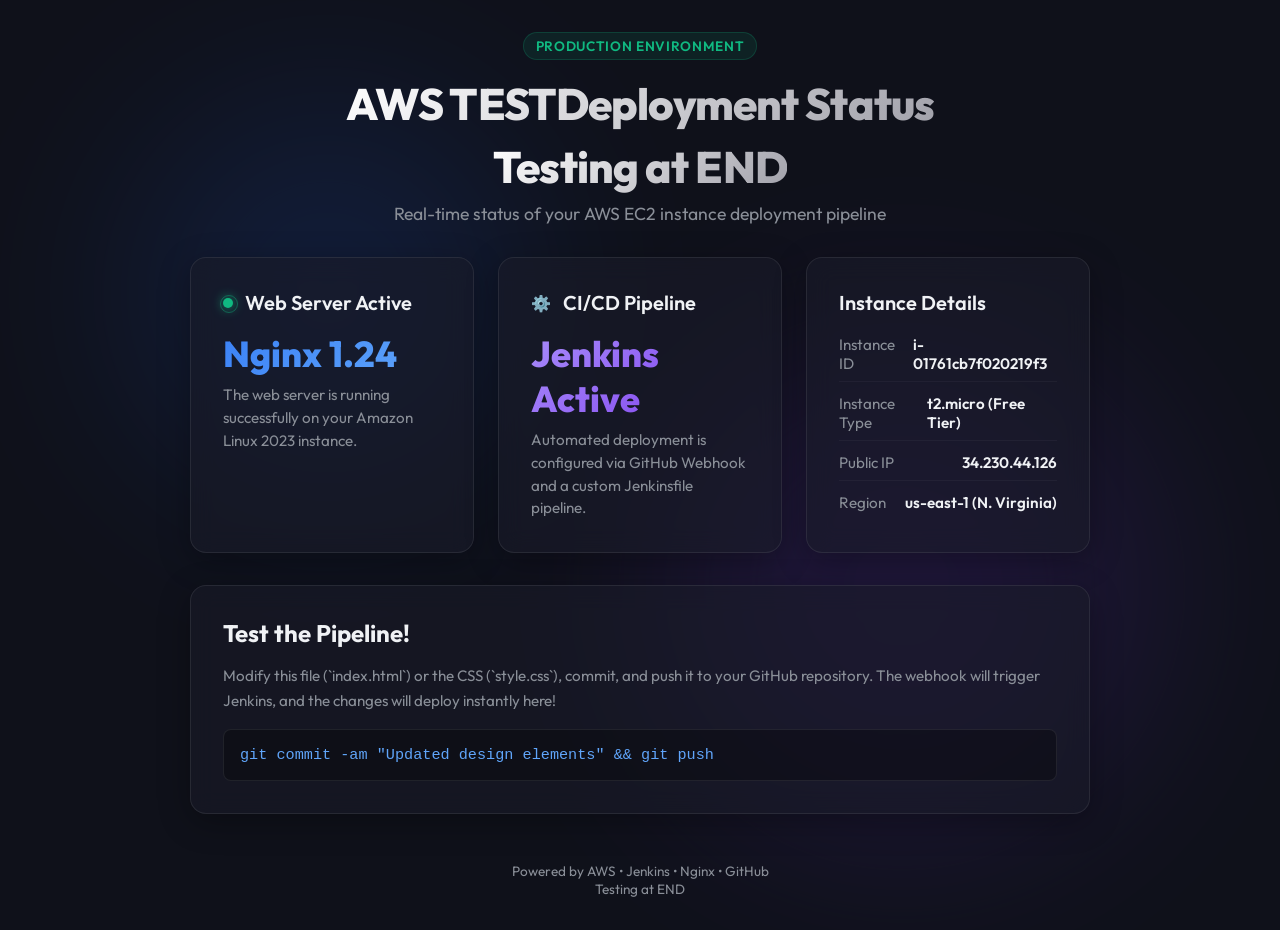
==== index.html @ c015d687 "Update" ====
<!DOCTYPE html>
<html lang="en">

<head>
    <meta charset="UTF-8">
    <meta name="viewport" content="width=device-width, initial-scale=1.0">
    <title>AWS CI/CD Deployment Dashboard</title>
    <link rel="preconnect" href="https://fonts.googleapis.com">
    <link rel="preconnect" href="https://fonts.gstatic.com" crossorigin>
    <link href="https://fonts.googleapis.com/css2?family=Outfit:wght@300;400;600;800&display=swap" rel="stylesheet">
    <link rel="stylesheet" href="style.css">
</head>

<body>
    <div class="background-orbs">
        <div class="orb orb-1"></div>
        <div class="orb orb-2"></div>
    </div>

    <div class="container">
        <header>
            <div class="badge">Production Environment</div>
            <h1>AWS TESTDeployment Status</h1>
            <h1>Testing at END</h1>
            <p class="subtitle">Real-time status of your AWS EC2 instance deployment pipeline</p>
        </header>

        <main class="grid">
            <!-- Status Card -->
            <section class="card status-card">
                <div class="card-header">
                    <div class="status-indicator active"></div>
                    <h2>Web Server Active</h2>
                </div>
                <div class="stat-value">Nginx 1.24</div>
                <p>The web server is running successfully on your Amazon Linux 2023 instance.</p>
            </section>

            <!-- Pipeline Card -->
            <section class="card pipeline-card">
                <div class="card-header">
                    <span class="icon">⚙️</span>
                    <h2>CI/CD Pipeline</h2>
                </div>
                <div class="stat-value">Jenkins Active</div>
                <p>Automated deployment is configured via GitHub Webhook and a custom Jenkinsfile pipeline.</p>
            </section>

            <!-- Server Details -->
            <section class="card details-card">
                <h2>Instance Details</h2>
                <ul class="details-list">
                    <li><span>Instance ID</span> <strong>i-01761cb7f020219f3</strong></li>
                    <li><span>Instance Type</span> <strong>t2.micro (Free Tier)</strong></li>
                    <li><span>Public IP</span> <strong>34.230.44.126</strong></li>
                    <li><span>Region</span> <strong>us-east-1 (N. Virginia)</strong></li>
                </ul>
            </section>
        </main>

        <section class="interactive-area card">
            <h2>Test the Pipeline!</h2>
            <p>Modify this file (`index.html`) or the CSS (`style.css`), commit, and push it to your GitHub repository.
                The webhook will trigger Jenkins, and the changes will deploy instantly here!</p>
            <div class="action-box">
                <code class="cmd">git commit -am "Updated design elements" && git push</code>
            </div>
        </section>

        <footer>
            <p>Powered by AWS • Jenkins • Nginx • GitHub</p>
            <p>Testing at END</p>
        </footer>
    </div>
</body>

</html>
---- style.css ----
:root {
    --bg-color: #0f111a;
    --card-bg: rgba(25, 28, 41, 0.6);
    --border-color: rgba(255, 255, 255, 0.08);
    --text-primary: #f0f2f5;
    --text-secondary: #8a8f98;
    --accent-blue: #3b82f6;
    --accent-green: #10b981;
    --gradient-1: #2563eb;
    --gradient-2: #7c3aed;
    --shadow: 0 8px 32px 0 rgba(0, 0, 0, 0.3);
}

* {
    box-sizing: border-box;
    margin: 0;
    padding: 0;
}

body {
    background-color: var(--bg-color);
    color: var(--text-primary);
    font-family: 'Outfit', sans-serif;
    min-height: 100vh;
    display: flex;
    justify-content: center;
    align-items: center;
    position: relative;
    overflow-x: hidden;
    padding: 2rem 1rem;
}

/* Background Gradients Orbs */
.background-orbs {
    position: absolute;
    top: 0;
    left: 0;
    width: 100%;
    height: 100%;
    z-index: -1;
    overflow: hidden;
}

.orb {
    position: absolute;
    border-radius: 50%;
    filter: blur(100px);
    opacity: 0.15;
}

.orb-1 {
    width: 400px;
    height: 400px;
    background: var(--gradient-1);
    top: 10%;
    left: 10%;
    animation: float 20s infinite alternate;
}

.orb-2 {
    width: 500px;
    height: 500px;
    background: var(--gradient-2);
    bottom: 10%;
    right: 10%;
    animation: float 25s infinite alternate-reverse;
}

@keyframes float {
    0% { transform: translateY(0) scale(1); }
    100% { transform: translateY(50px) scale(1.1); }
}

.container {
    width: 100%;
    max-width: 900px;
    display: flex;
    flex-direction: column;
    gap: 2rem;
}

header {
    text-align: center;
    display: flex;
    flex-direction: column;
    align-items: center;
    gap: 0.5rem;
}

.badge {
    background: rgba(16, 185, 129, 0.1);
    border: 1px solid rgba(16, 185, 129, 0.2);
    color: var(--accent-green);
    padding: 0.25rem 0.75rem;
    border-radius: 100px;
    font-size: 0.85rem;
    font-weight: 600;
    text-transform: uppercase;
    letter-spacing: 0.05em;
    margin-bottom: 0.5rem;
}

h1 {
    font-size: 2.75rem;
    font-weight: 800;
    letter-spacing: -0.02em;
    background: linear-gradient(135deg, #ffffff 0%, #a1a1aa 100%);
    -webkit-background-clip: text;
    -webkit-text-fill-color: transparent;
}

.subtitle {
    color: var(--text-secondary);
    font-size: 1.1rem;
    max-width: 600px;
}

/* Grid & Cards */
.grid {
    display: grid;
    grid-template-columns: repeat(auto-fit, minmax(280px, 1fr));
    gap: 1.5rem;
}

.card {
    background: var(--card-bg);
    border: 1px solid var(--border-color);
    border-radius: 16px;
    padding: 2rem;
    backdrop-filter: blur(12px);
    -webkit-backdrop-filter: blur(12px);
    box-shadow: var(--shadow);
    transition: transform 0.3s ease, border-color 0.3s ease;
}

.card:hover {
    transform: translateY(-4px);
    border-color: rgba(255, 255, 255, 0.15);
}

.card-header {
    display: flex;
    align-items: center;
    gap: 0.75rem;
    margin-bottom: 1rem;
}

.card-header h2 {
    font-size: 1.25rem;
    font-weight: 600;
}

.status-indicator {
    width: 10px;
    height: 10px;
    border-radius: 50%;
    position: relative;
}

.status-indicator.active {
    background-color: var(--accent-green);
    box-shadow: 0 0 12px var(--accent-green);
}

.status-indicator.active::after {
    content: '';
    position: absolute;
    top: -3px;
    left: -3px;
    width: 16px;
    height: 16px;
    border-radius: 50%;
    border: 1px solid var(--accent-green);
    opacity: 0.4;
    animation: pulse 2s infinite;
}

@keyframes pulse {
    0% { transform: scale(1); opacity: 0.4; }
    100% { transform: scale(1.5); opacity: 0; }
}

.stat-value {
    font-size: 2.25rem;
    font-weight: 800;
    margin-bottom: 0.5rem;
    background: linear-gradient(135deg, var(--accent-blue) 0%, #60a5fa 100%);
    -webkit-background-clip: text;
    -webkit-text-fill-color: transparent;
}

.pipeline-card .stat-value {
    background: linear-gradient(135deg, #a78bfa 0%, var(--gradient-2) 100%);
    -webkit-background-clip: text;
    -webkit-text-fill-color: transparent;
}

.card p {
    color: var(--text-secondary);
    font-size: 0.95rem;
    line-height: 1.5;
}

/* Details list */
.details-card h2 {
    font-size: 1.25rem;
    font-weight: 600;
    margin-bottom: 1.25rem;
}

.details-list {
    list-style: none;
    display: flex;
    flex-direction: column;
    gap: 0.75rem;
}

.details-list li {
    display: flex;
    justify-content: space-between;
    font-size: 0.95rem;
    padding-bottom: 0.5rem;
    border-bottom: 1px solid rgba(255, 255, 255, 0.04);
}

.details-list li:last-child {
    border-bottom: none;
    padding-bottom: 0;
}

.details-list span {
    color: var(--text-secondary);
}

.details-list strong {
    color: var(--text-primary);
    font-weight: 600;
}

/* Interactive section */
.interactive-area {
    display: flex;
    flex-direction: column;
    gap: 1rem;
}

.interactive-area h2 {
    font-size: 1.5rem;
    font-weight: 700;
}

.interactive-area p {
    color: var(--text-secondary);
    line-height: 1.6;
}

.action-box {
    background: rgba(0, 0, 0, 0.3);
    border: 1px solid var(--border-color);
    padding: 1rem;
    border-radius: 8px;
    display: flex;
    align-items: center;
}

.cmd {
    font-family: 'Courier New', Courier, monospace;
    color: #60a5fa;
    font-size: 0.95rem;
}

/* Footer */
footer {
    text-align: center;
    color: var(--text-secondary);
    font-size: 0.85rem;
    margin-top: 1rem;
}

@media (max-width: 600px) {
    h1 { font-size: 2.25rem; }
    .grid { grid-template-columns: 1fr; }
}
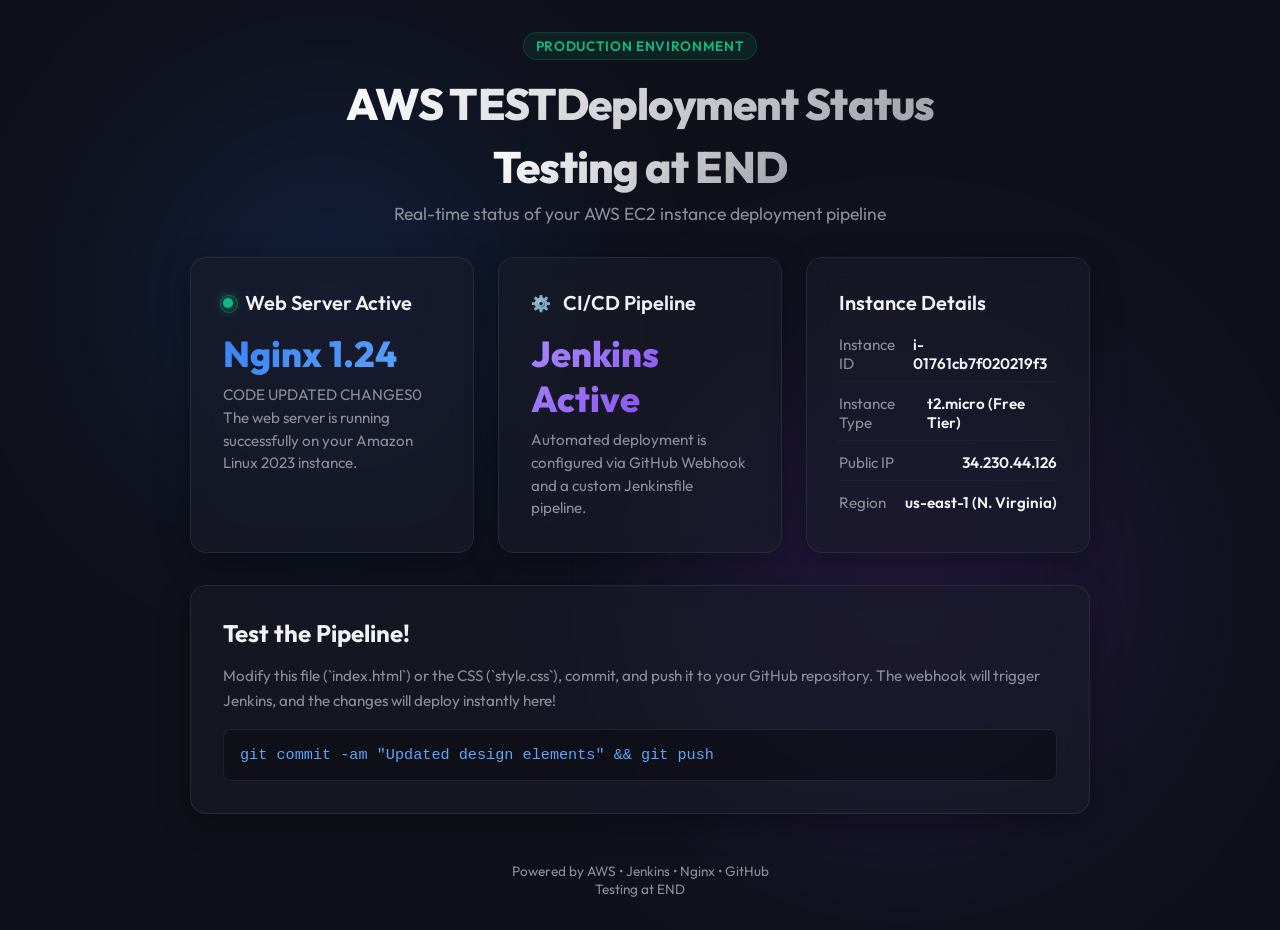
==== commit 772501df: "Update" ====
--- a/index.html
+++ b/index.html
@@ -33,6 +33,7 @@
                     <h2>Web Server Active</h2>
                 </div>
                 <div class="stat-value">Nginx 1.24</div>
+                <p>CODE UPDATED CHANGES0</p>
                 <p>The web server is running successfully on your Amazon Linux 2023 instance.</p>
             </section>
 
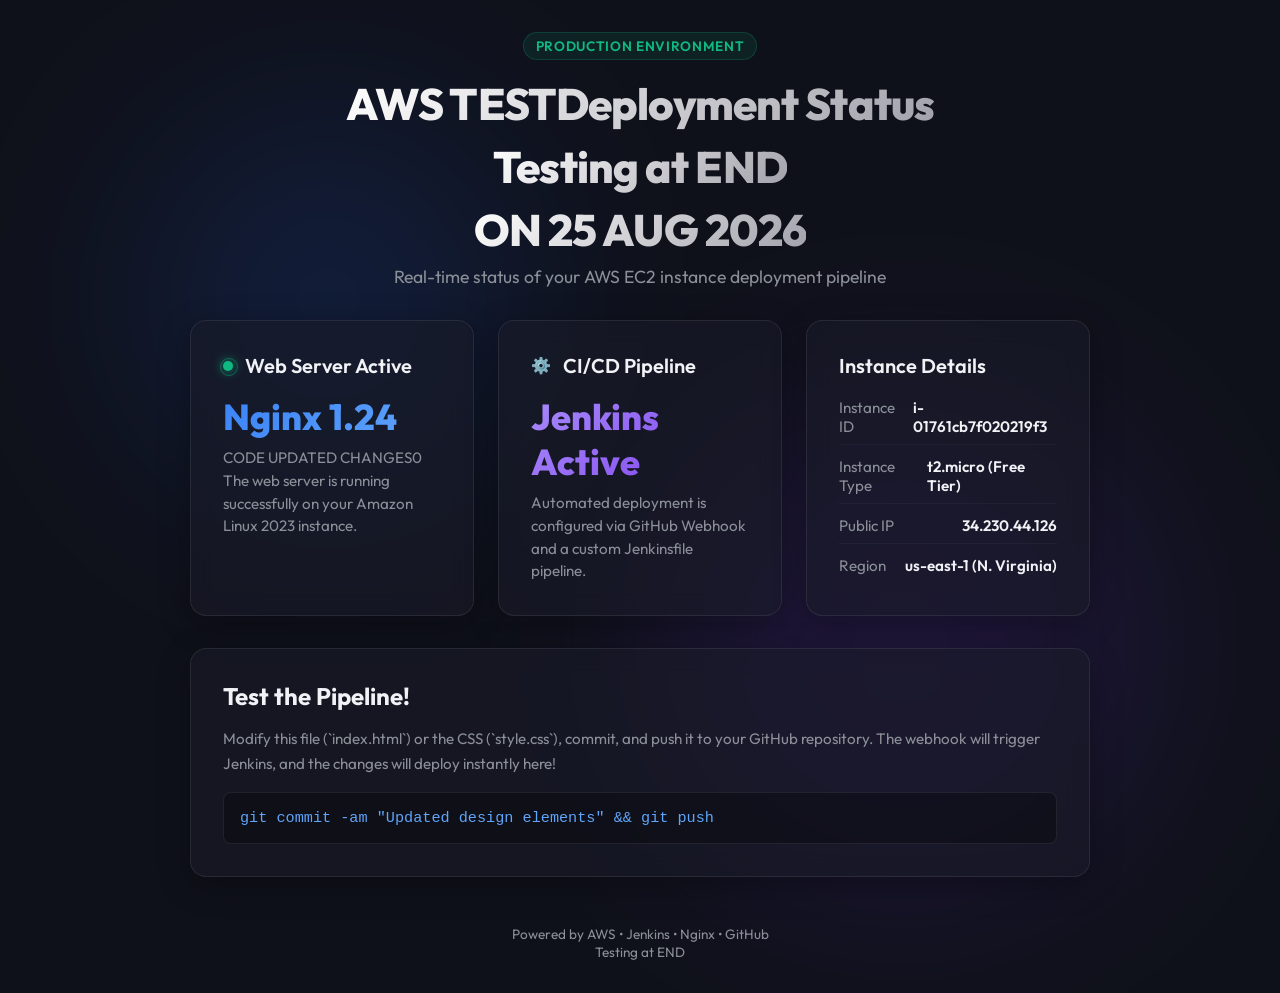
==== commit 4acdadd2: "Update index.html with 25 Aug 2026 header" ====
--- a/index.html
+++ b/index.html
@@ -22,6 +22,7 @@
             <div class="badge">Production Environment</div>
             <h1>AWS TESTDeployment Status</h1>
             <h1>Testing at END</h1>
+            <h1>ON 25 AUG 2026</h1>
             <p class="subtitle">Real-time status of your AWS EC2 instance deployment pipeline</p>
         </header>
 
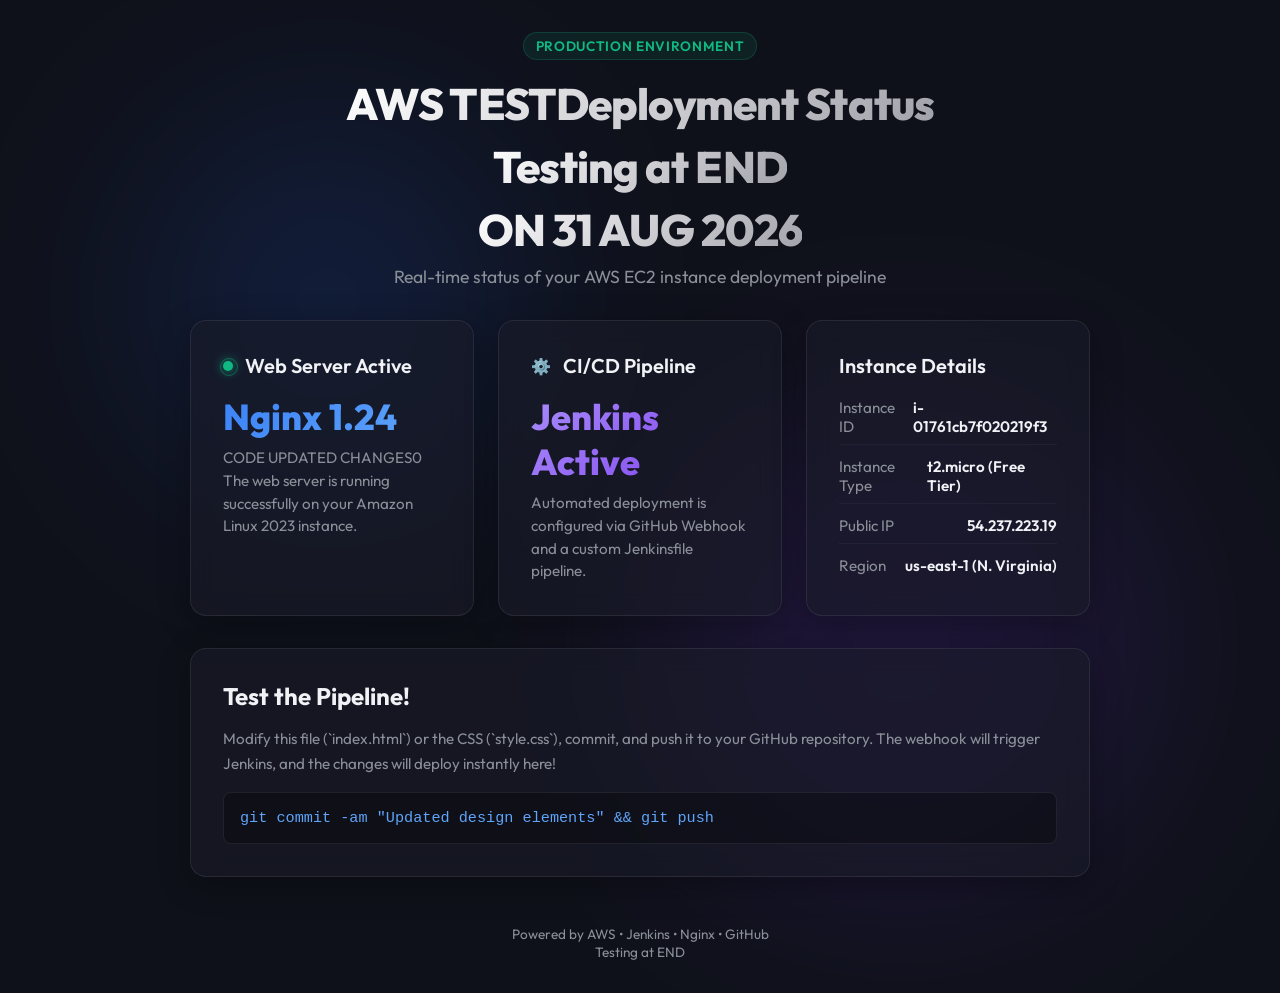
==== commit 8e59bc0f: "Update index.html date and VM public IP, configure security rules" ====
--- a/index.html
+++ b/index.html
@@ -22,7 +22,7 @@
             <div class="badge">Production Environment</div>
             <h1>AWS TESTDeployment Status</h1>
             <h1>Testing at END</h1>
-            <h1>ON 25 AUG 2026</h1>
+            <h1>ON 31 AUG 2026</h1>
             <p class="subtitle">Real-time status of your AWS EC2 instance deployment pipeline</p>
         </header>
 
@@ -54,7 +54,7 @@
                 <ul class="details-list">
                     <li><span>Instance ID</span> <strong>i-01761cb7f020219f3</strong></li>
                     <li><span>Instance Type</span> <strong>t2.micro (Free Tier)</strong></li>
-                    <li><span>Public IP</span> <strong>34.230.44.126</strong></li>
+                    <li><span>Public IP</span> <strong>54.237.223.19</strong></li>
                     <li><span>Region</span> <strong>us-east-1 (N. Virginia)</strong></li>
                 </ul>
             </section>
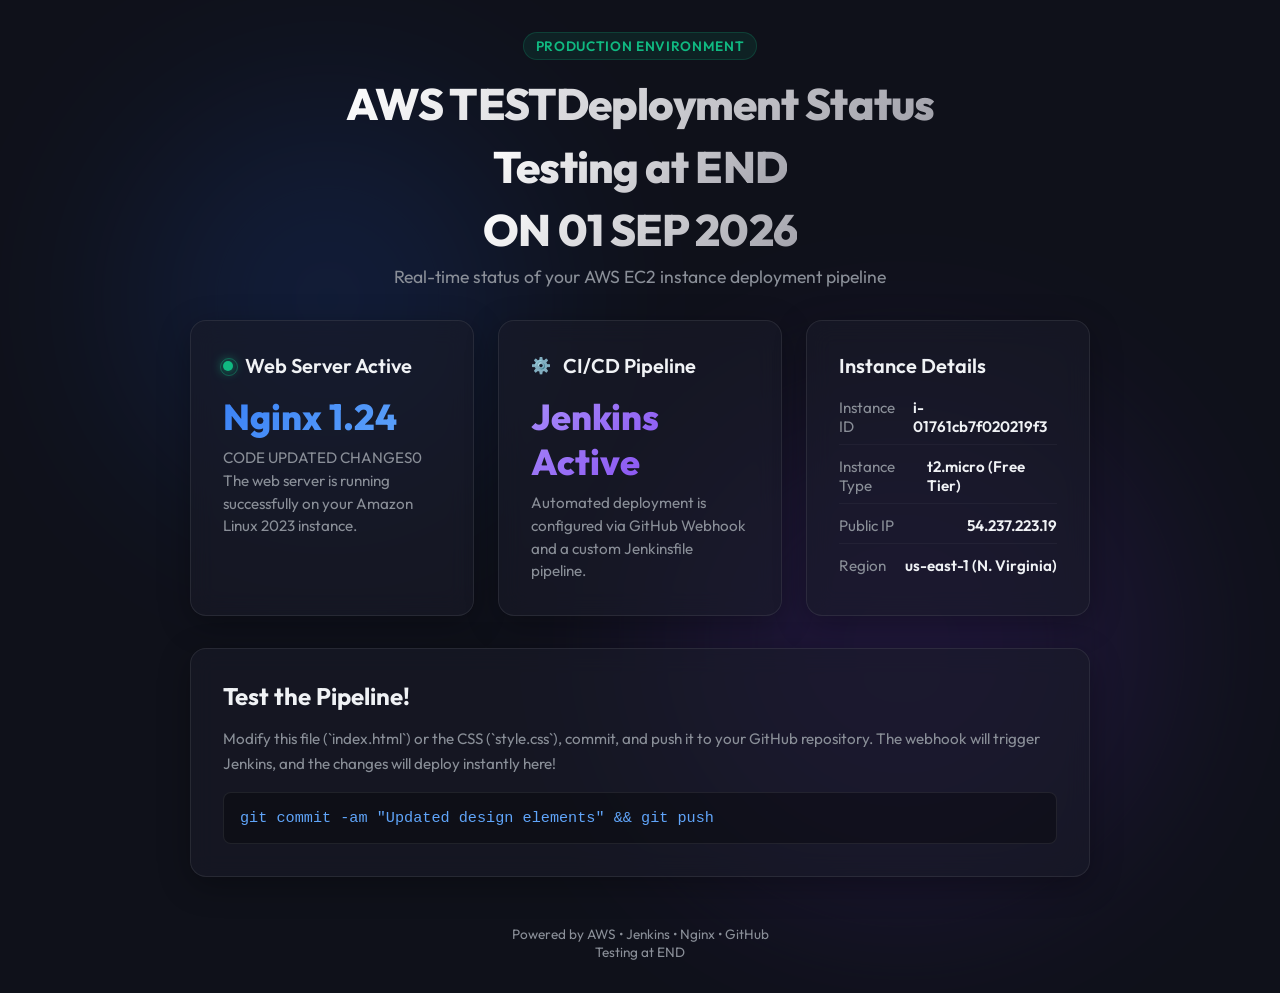
==== commit 5389e431: "changed index.html" ====
--- a/index.html
+++ b/index.html
@@ -22,7 +22,7 @@
             <div class="badge">Production Environment</div>
             <h1>AWS TESTDeployment Status</h1>
             <h1>Testing at END</h1>
-            <h1>ON 31 AUG 2026</h1>
+            <h1>ON 01 SEP 2026</h1>
             <p class="subtitle">Real-time status of your AWS EC2 instance deployment pipeline</p>
         </header>
 
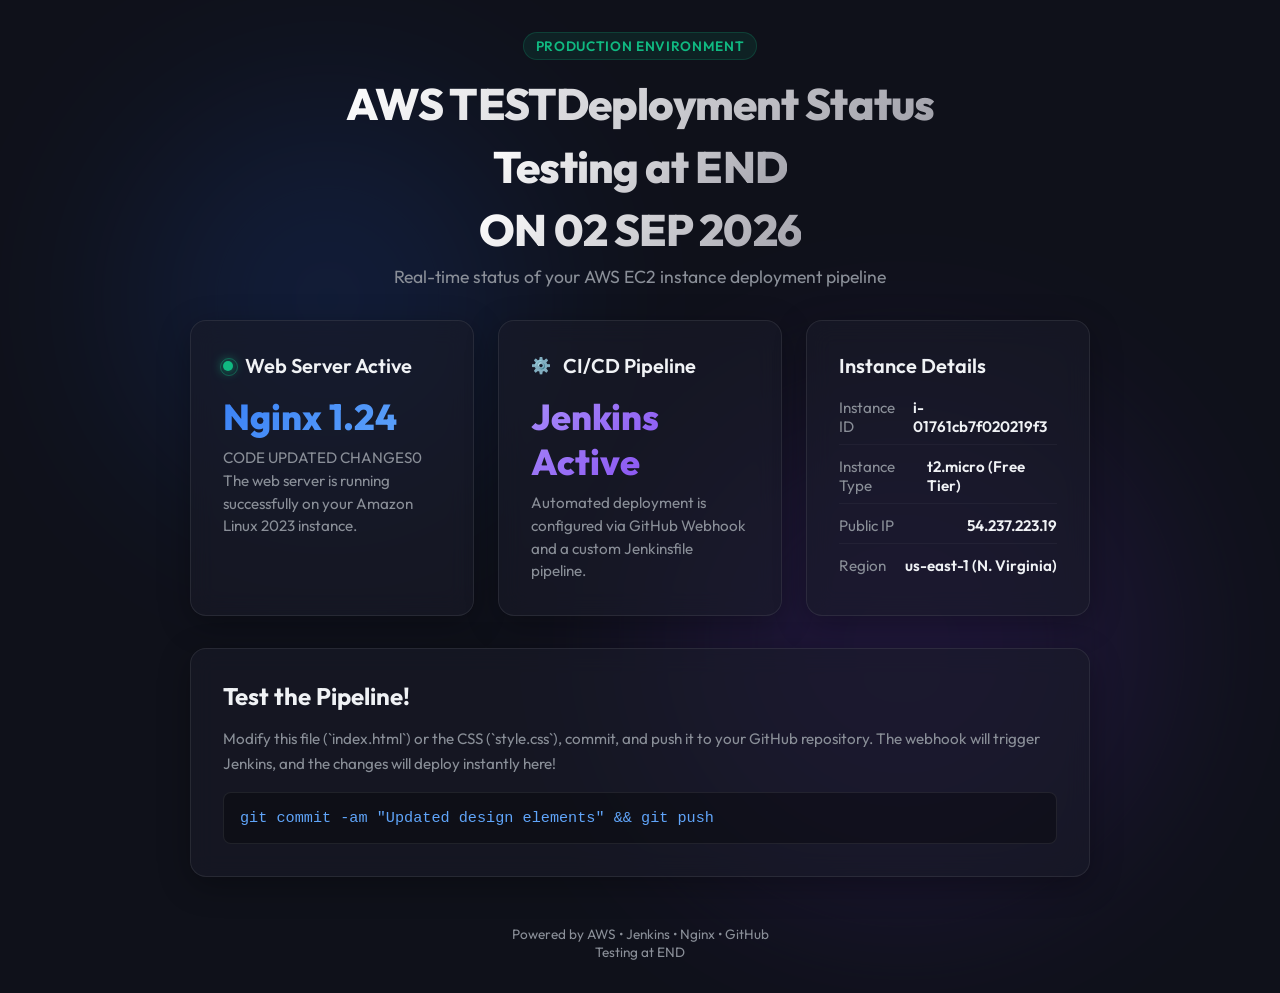
==== commit 33fcfd26: "changed date to 2 sep" ====
--- a/index.html
+++ b/index.html
@@ -22,7 +22,7 @@
             <div class="badge">Production Environment</div>
             <h1>AWS TESTDeployment Status</h1>
             <h1>Testing at END</h1>
-            <h1>ON 01 SEP 2026</h1>
+            <h1>ON 02 SEP 2026</h1>
             <p class="subtitle">Real-time status of your AWS EC2 instance deployment pipeline</p>
         </header>
 
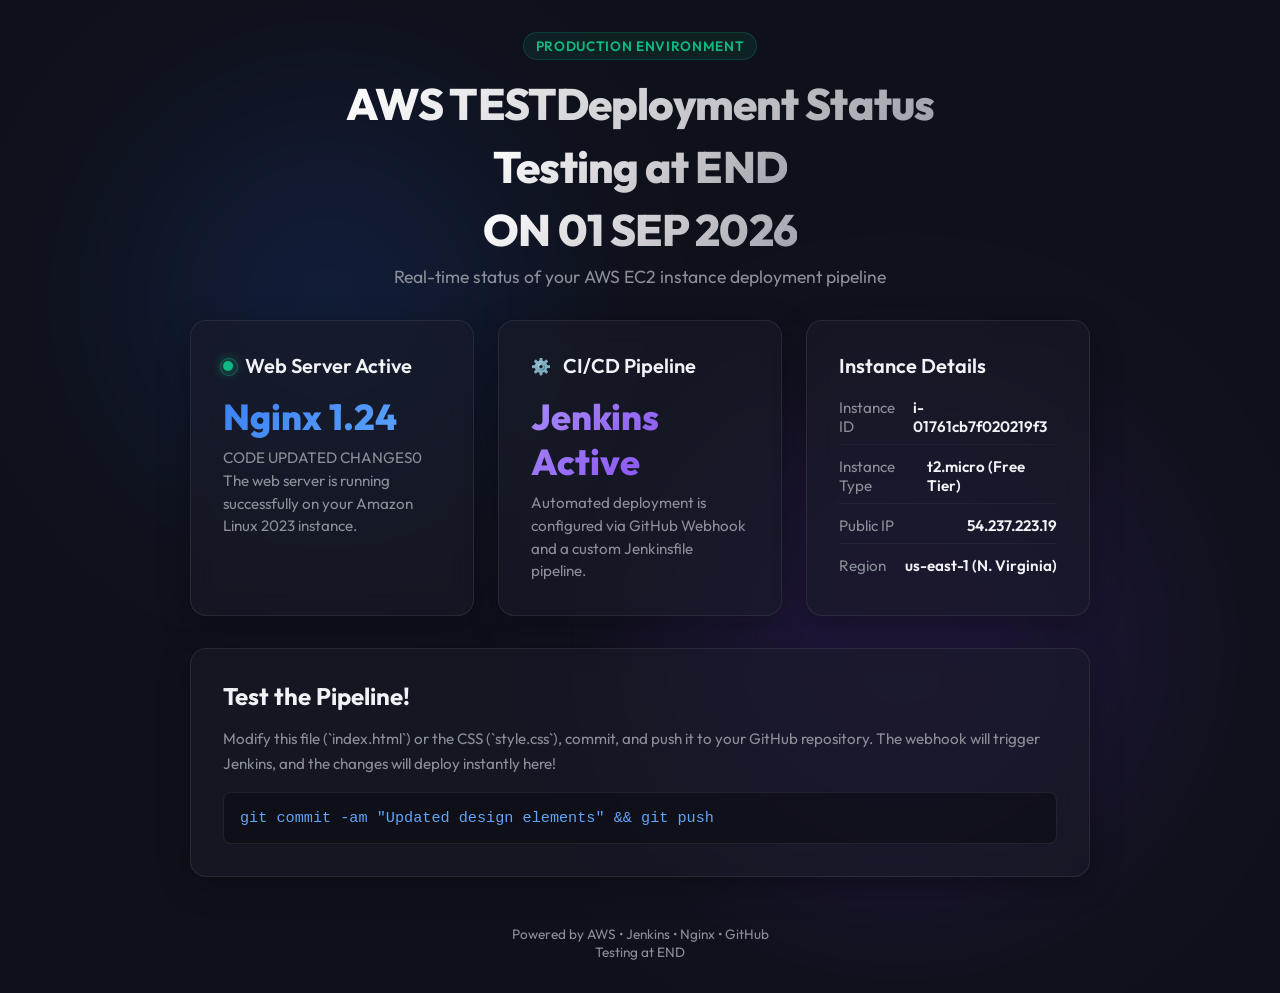
==== commit 57d2daea: "update changes" ====
--- a/index.html
+++ b/index.html
@@ -22,7 +22,7 @@
             <div class="badge">Production Environment</div>
             <h1>AWS TESTDeployment Status</h1>
             <h1>Testing at END</h1>
-            <h1>ON 02 SEP 2026</h1>
+            <h1>ON 01 SEP 2026</h1>
             <p class="subtitle">Real-time status of your AWS EC2 instance deployment pipeline</p>
         </header>
 
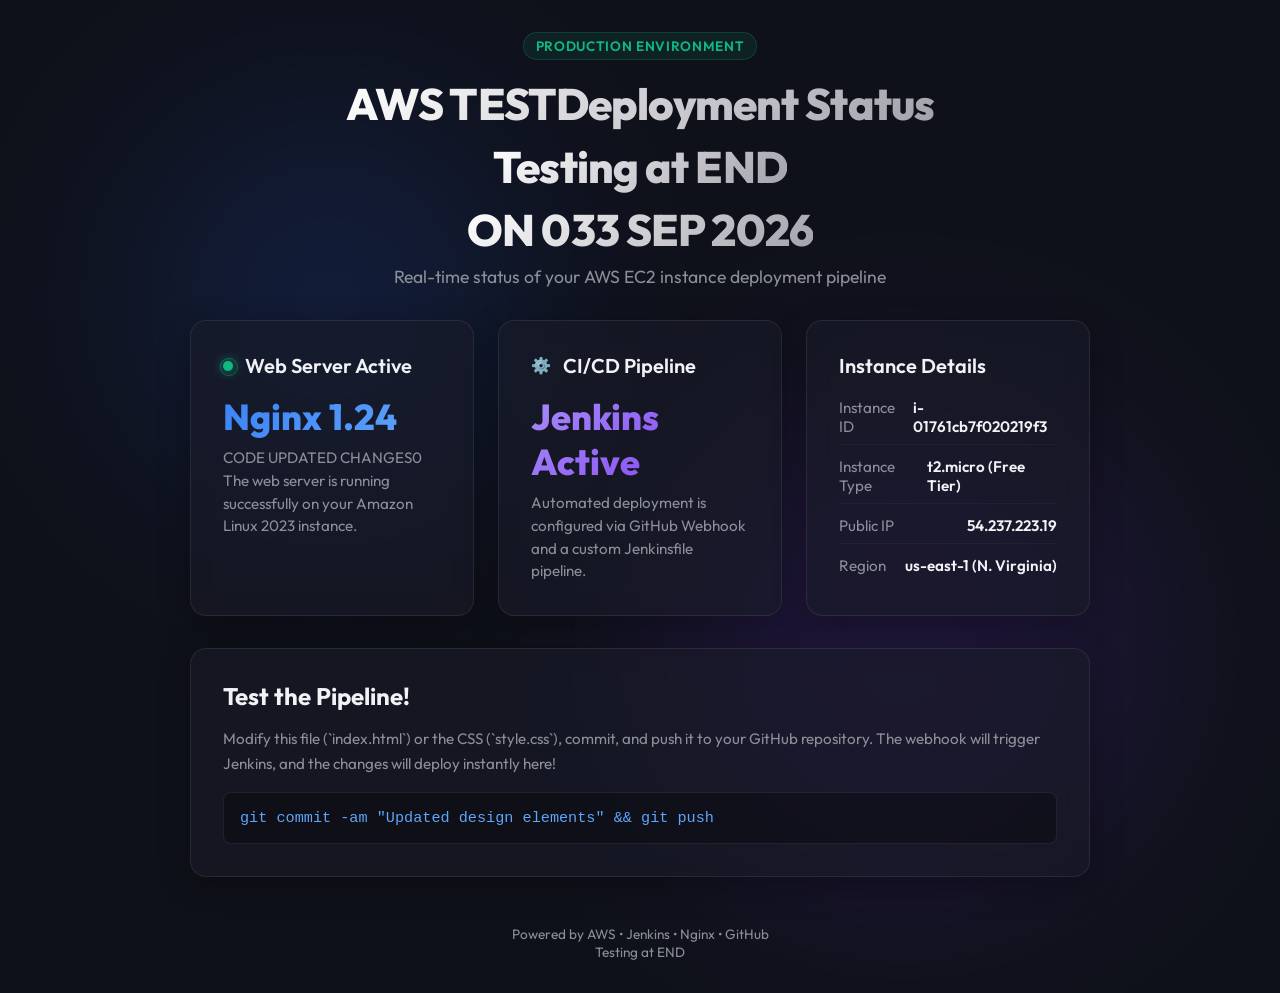
==== commit c08fdcd0: "commit" ====
--- a/index.html
+++ b/index.html
@@ -22,7 +22,7 @@
             <div class="badge">Production Environment</div>
             <h1>AWS TESTDeployment Status</h1>
             <h1>Testing at END</h1>
-            <h1>ON 01 SEP 2026</h1>
+            <h1>ON 033 SEP 2026</h1>
             <p class="subtitle">Real-time status of your AWS EC2 instance deployment pipeline</p>
         </header>
 
